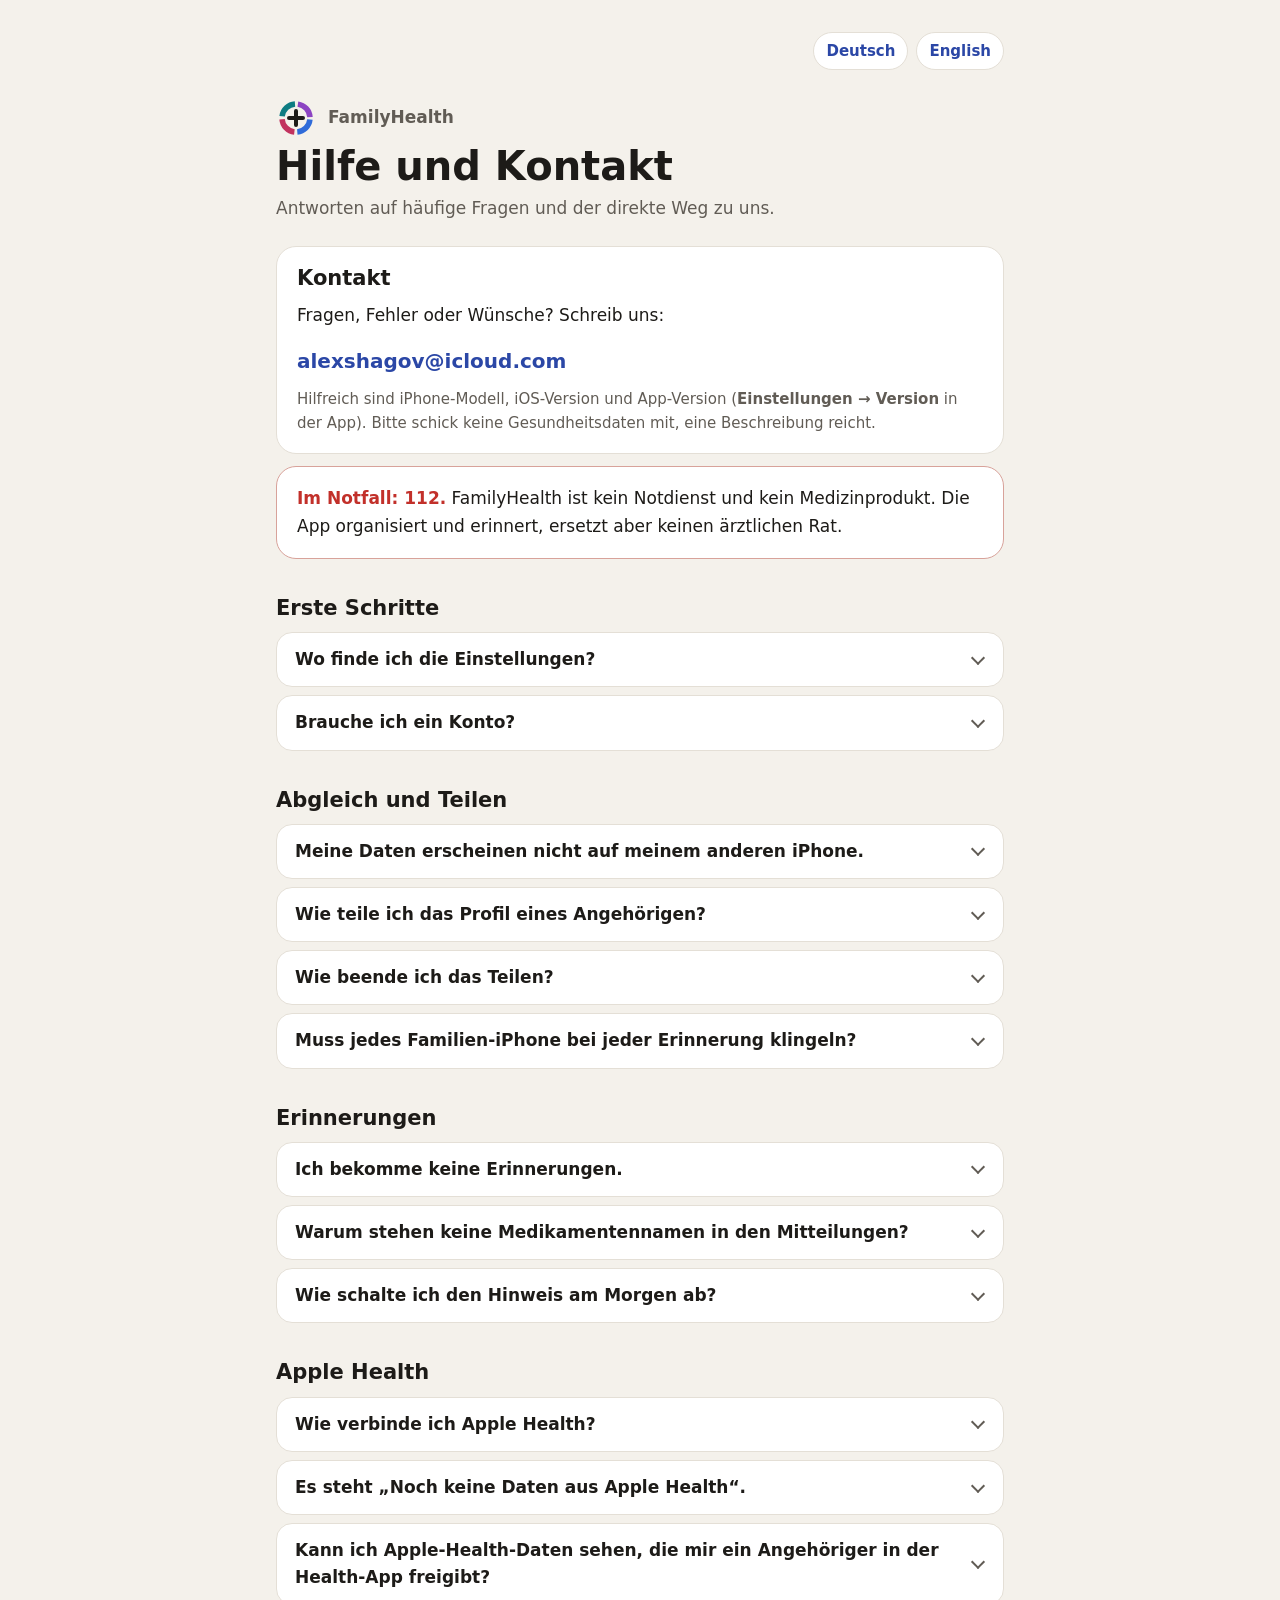
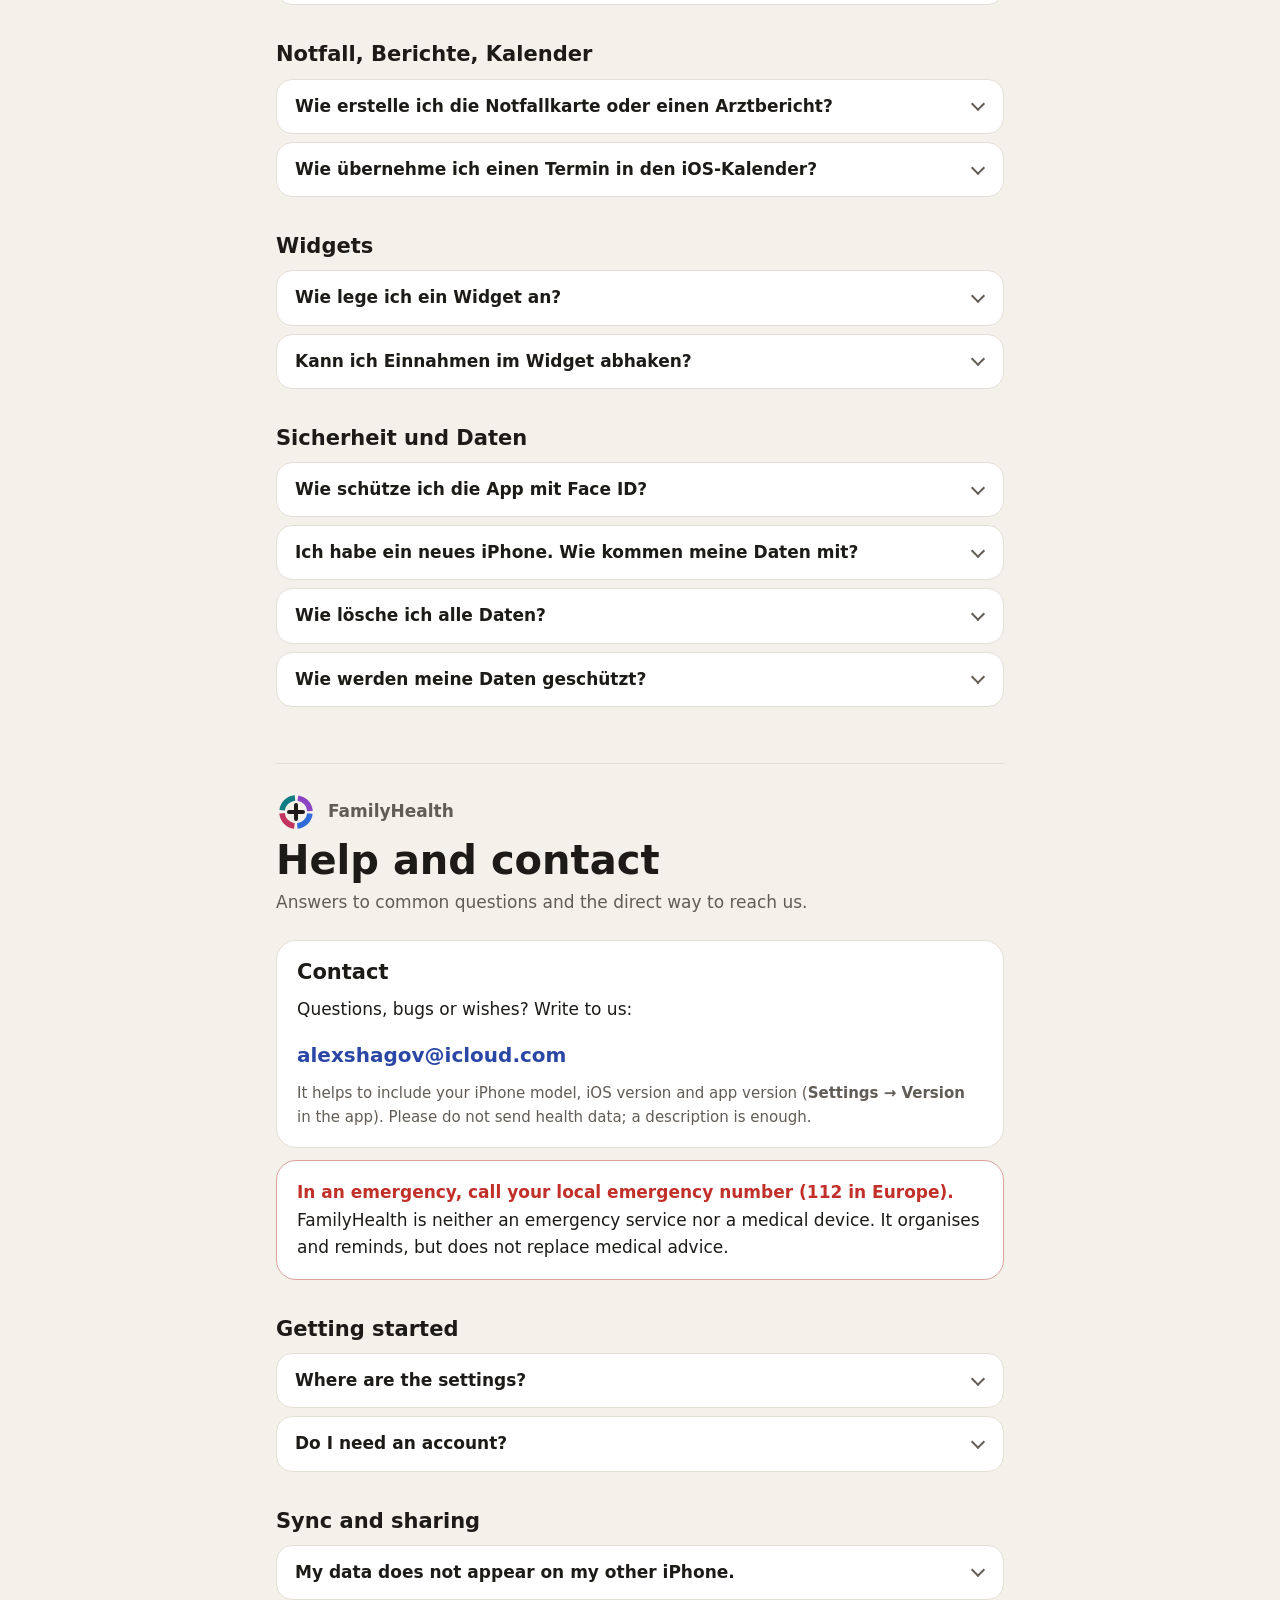
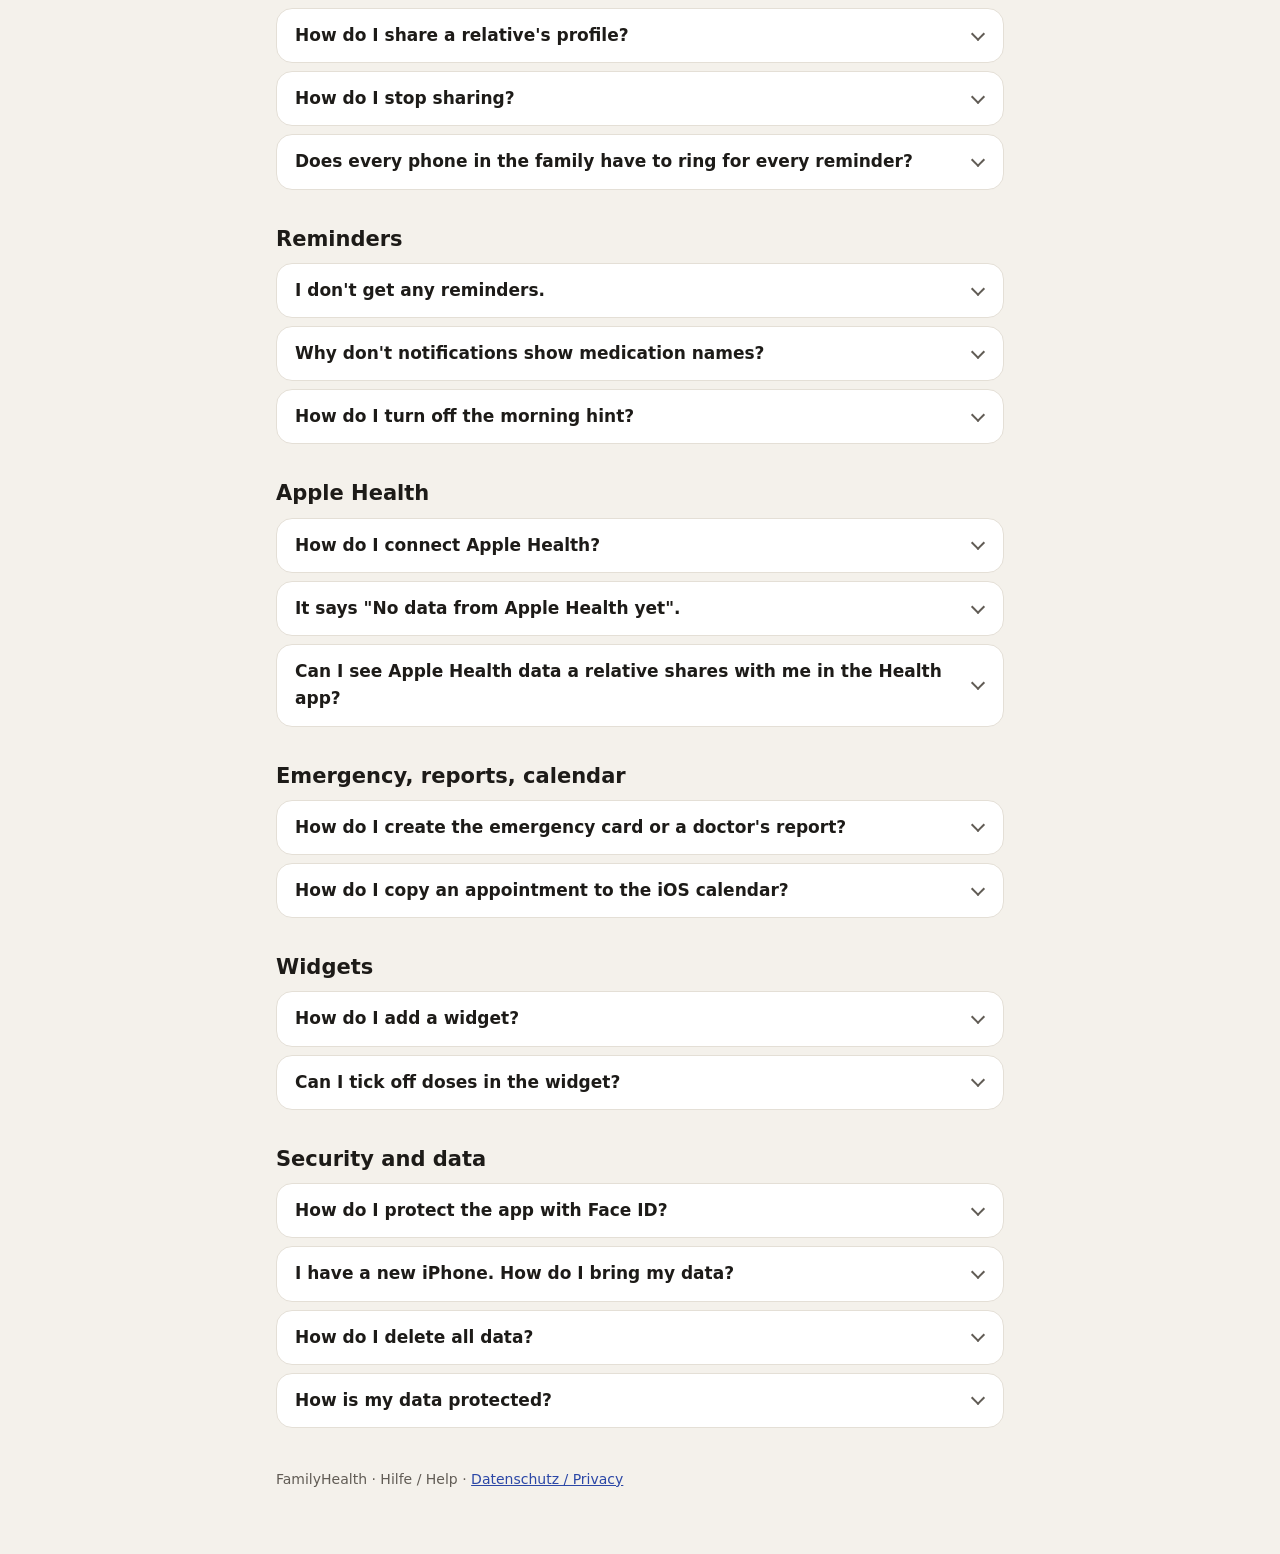
==== index.html @ c0ff1f4d "Add privacy policy and support pages for FamilyHealth German and English on one page each, no cookie" ====
<!DOCTYPE html>
<html lang="de">
<head>
<meta charset="utf-8">
<meta name="viewport" content="width=device-width, initial-scale=1">
<title>FamilyHealth</title>
<meta http-equiv="refresh" content="0; url=support.html">
<link rel="canonical" href="support.html">
<style>
body { margin: 0; background: #F4F1EB; color: #1D1B18; font: 17px/1.6 -apple-system, BlinkMacSystemFont, system-ui, sans-serif; }
main { max-width: 760px; margin: 0 auto; padding: 48px 16px; }
a { color: #2B47A6; }
@media (prefers-color-scheme: dark) { body { background: #12110F; color: #F1EEE8; } a { color: #8FA3F5; } }
</style>
</head>
<body>
<main>
  <p><strong>FamilyHealth</strong></p>
  <p><a href="support.html">Hilfe und Kontakt / Help</a> · <a href="datenschutz.html">Datenschutz / Privacy</a></p>
</main>
</body>
</html>
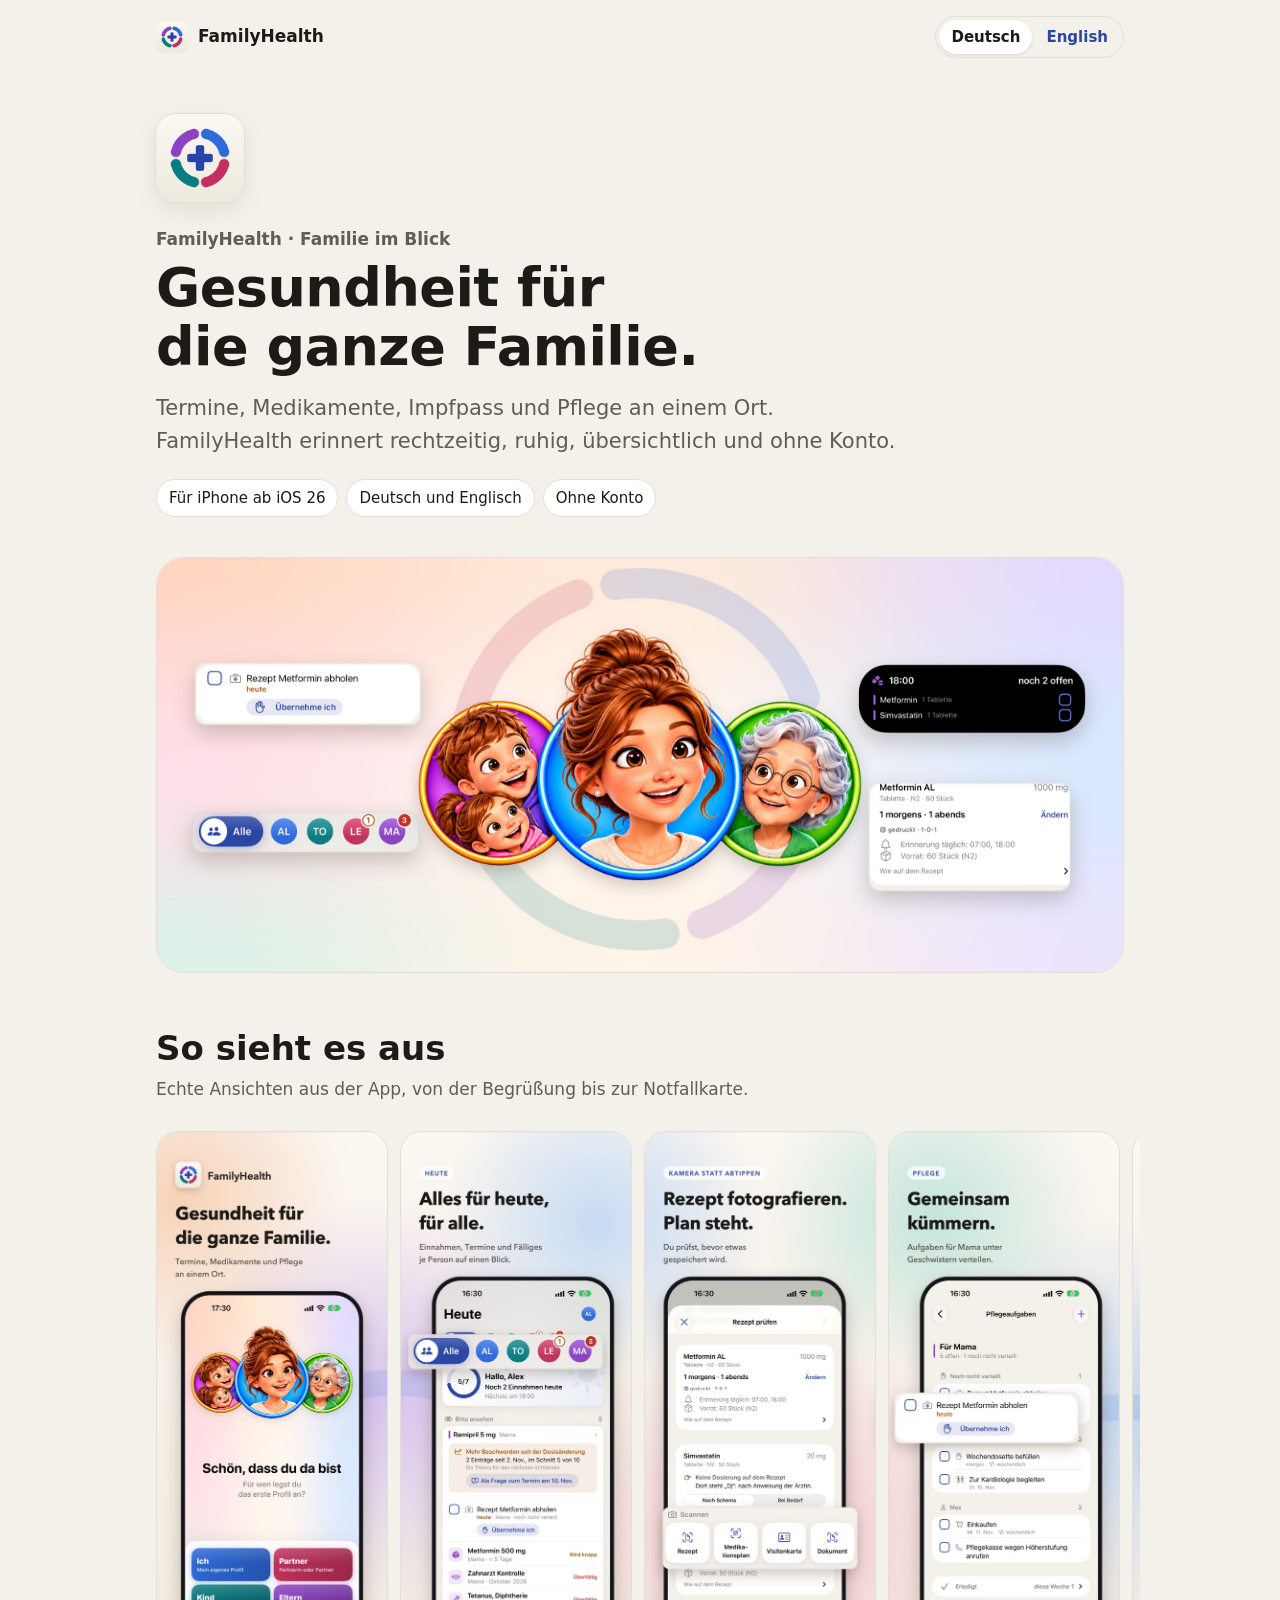
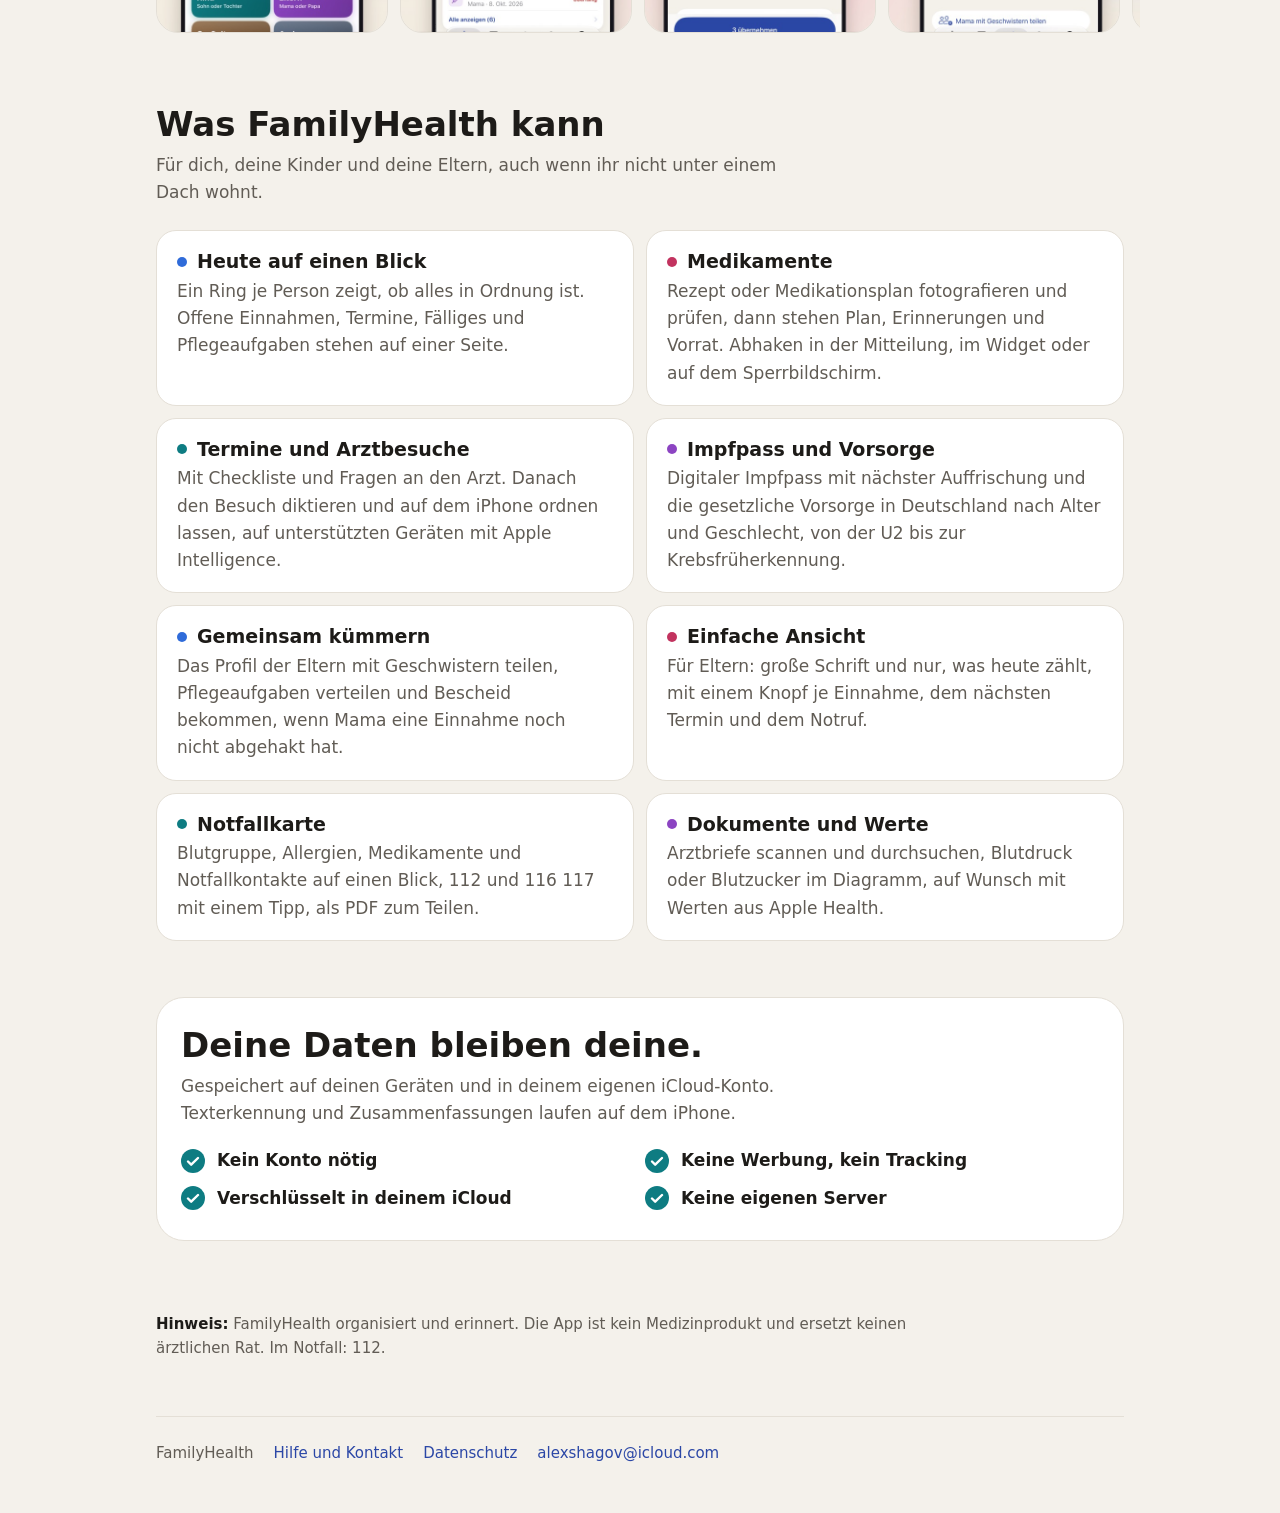
==== commit 538f9dca: "Add start page in German and English as marketing URL Start page with app icon, header motif, the Ge" ====
--- a/index.html
+++ b/index.html
@@ -3,20 +3,116 @@
 <head>
 <meta charset="utf-8">
 <meta name="viewport" content="width=device-width, initial-scale=1">
-<title>FamilyHealth</title>
-<meta http-equiv="refresh" content="0; url=support.html">
-<link rel="canonical" href="support.html">
-<style>
-body { margin: 0; background: #F4F1EB; color: #1D1B18; font: 17px/1.6 -apple-system, BlinkMacSystemFont, system-ui, sans-serif; }
-main { max-width: 760px; margin: 0 auto; padding: 48px 16px; }
-a { color: #2B47A6; }
-@media (prefers-color-scheme: dark) { body { background: #12110F; color: #F1EEE8; } a { color: #8FA3F5; } }
-</style>
+<title>FamilyHealth: Familie im Blick</title>
+<meta name="description" content="FamilyHealth für iPhone: Termine, Medikamente, Impfpass und Pflege der ganzen Familie an einem Ort. Ruhig, übersichtlich und ohne Konto.">
+<meta name="robots" content="index, follow">
+<!--
+  Marketing-URL für App Store Connect (Deutsch). Englische Fassung: en.html.
+  Keine externen Schriften, Skripte oder Cookies; Bilder liegen in img/.
+-->
+<link rel="canonical" href="https://alex-shaggy.github.io/familyhealth/">
+<link rel="alternate" hreflang="de" href="https://alex-shaggy.github.io/familyhealth/">
+<link rel="alternate" hreflang="en" href="https://alex-shaggy.github.io/familyhealth/en.html">
+<link rel="alternate" hreflang="x-default" href="https://alex-shaggy.github.io/familyhealth/en.html">
+<link rel="icon" type="image/png" href="img/favicon.png">
+<link rel="apple-touch-icon" href="img/apple-touch-icon.png">
+<meta property="og:type" content="website">
+<meta property="og:title" content="FamilyHealth: Familie im Blick">
+<meta property="og:description" content="Termine, Medikamente, Impfpass und Pflege der ganzen Familie an einem Ort.">
+<meta property="og:image" content="https://alex-shaggy.github.io/familyhealth/img/familie.jpg">
+<meta property="og:locale" content="de_DE">
+<link rel="stylesheet" href="start.css">
 </head>
 <body>
+<div class="wrap">
+<header class="top">
+  <a class="brand" href="./"><img src="img/favicon.png" alt="" width="32" height="32">FamilyHealth</a>
+  <nav class="lang" aria-label="Sprache / Language">
+    <a href="./" hreflang="de" aria-current="page">Deutsch</a>
+    <a href="en.html" hreflang="en" lang="en">English</a>
+  </nav>
+</header>
+
 <main>
-  <p><strong>FamilyHealth</strong></p>
-  <p><a href="support.html">Hilfe und Kontakt / Help</a> · <a href="datenschutz.html">Datenschutz / Privacy</a></p>
+  <div class="hero">
+    <picture>
+      <source media="(prefers-color-scheme: dark)" srcset="img/app-symbol-dunkel.png">
+      <img class="symbol" src="img/app-symbol.png" alt="App-Symbol von FamilyHealth" width="88" height="88">
+    </picture>
+    <p class="eyebrow">FamilyHealth · Familie im Blick</p>
+    <h1>Gesundheit für die ganze Familie.</h1>
+    <p class="lead">Termine, Medikamente, Impfpass und Pflege an einem Ort. FamilyHealth erinnert rechtzeitig, ruhig, übersichtlich und ohne Konto.</p>
+    <ul class="facts">
+      <li>Für iPhone ab iOS 26</li>
+      <li>Deutsch und Englisch</li>
+      <li>Ohne Konto</li>
+    </ul>
+    <!-- Nach der Freigabe hier den Link zum App Store ergänzen (https://apps.apple.com/de/app/id…). -->
+  </div>
+
+  <figure class="banner">
+    <picture>
+      <source media="(max-width: 700px)" srcset="img/familie-mitte.jpg">
+      <img src="img/familie.jpg" width="2400" height="1028" alt="Porträts einer Familie im Kreis, daneben Karten aus der App: eine Pflegeaufgabe, die Familienleiste, offene Einnahmen und ein geprüftes Rezept.">
+    </picture>
+  </figure>
+
+  <section aria-labelledby="bilder">
+    <h2 id="bilder">So sieht es aus</h2>
+    <p class="sub">Echte Ansichten aus der App, von der Begrüßung bis zur Notfallkarte.</p>
+    <ul class="shots" tabindex="0" aria-label="Bilder aus der App, seitlich wischen">
+      <li><img src="img/de-01-start.jpg" width="480" height="1043" loading="lazy" alt="Gesundheit für die ganze Familie: Begrüßung mit der Frage, für wen das erste Profil ist."></li>
+      <li><img src="img/de-02-heute.jpg" width="480" height="1043" loading="lazy" alt="Alles für heute, für alle: die Seite Heute mit der Familienleiste."></li>
+      <li><img src="img/de-03-rezept.jpg" width="480" height="1043" loading="lazy" alt="Rezept fotografieren, Plan steht: ein erkanntes Rezept zum Prüfen."></li>
+      <li><img src="img/de-04-pflege.jpg" width="480" height="1043" loading="lazy" alt="Gemeinsam kümmern: Pflegeaufgaben für Mama mit „Übernehme ich“."></li>
+      <li><img src="img/de-05-sperrbildschirm.jpg" width="480" height="1043" loading="lazy" alt="Abhaken, ohne die App: Widget und Dynamic Island auf dem Sperrbildschirm."></li>
+      <li><img src="img/de-06-angehoerige.jpg" width="480" height="1043" loading="lazy" alt="Bescheid, wenn Mama etwas vergisst: Mitteilung mit „Mama anrufen“."></li>
+      <li><img src="img/de-07-einfach.jpg" width="480" height="1043" loading="lazy" alt="Groß und einfach: die einfache Ansicht für Eltern."></li>
+      <li><img src="img/de-08-arztbesuch.jpg" width="480" height="1043" loading="lazy" alt="Nach dem Arzt kurz diktiert: das geordnete Ergebnis eines Besuchs."></li>
+      <li><img src="img/de-09-notfall.jpg" width="480" height="1043" loading="lazy" alt="Notfallinfos in Sekunden: Notfallkarte mit 112 und 116 117."></li>
+      <li><img src="img/de-10-datenschutz.jpg" width="480" height="1043" loading="lazy" alt="Deine Daten bleiben deine: kein Konto, keine Werbung, verschlüsselt, keine eigenen Server."></li>
+    </ul>
+  </section>
+
+  <section aria-labelledby="funktionen">
+    <h2 id="funktionen">Was FamilyHealth kann</h2>
+    <p class="sub">Für dich, deine Kinder und deine Eltern, auch wenn ihr nicht unter einem Dach wohnt.</p>
+    <ul class="features">
+      <li><h3>Heute auf einen Blick</h3><p>Ein Ring je Person zeigt, ob alles in Ordnung ist. Offene Einnahmen, Termine, Fälliges und Pflegeaufgaben stehen auf einer Seite.</p></li>
+      <li><h3>Medikamente</h3><p>Rezept oder Medikationsplan fotografieren und prüfen, dann stehen Plan, Erinnerungen und Vorrat. Abhaken in der Mitteilung, im Widget oder auf dem Sperrbildschirm.</p></li>
+      <li><h3>Termine und Arztbesuche</h3><p>Mit Checkliste und Fragen an den Arzt. Danach den Besuch diktieren und auf dem iPhone ordnen lassen, auf unterstützten Geräten mit Apple Intelligence.</p></li>
+      <li><h3>Impfpass und Vorsorge</h3><p>Digitaler Impfpass mit nächster Auffrischung und die gesetzliche Vorsorge in Deutschland nach Alter und Geschlecht, von der U2 bis zur Krebsfrüherkennung.</p></li>
+      <li><h3>Gemeinsam kümmern</h3><p>Das Profil der Eltern mit Geschwistern teilen, Pflegeaufgaben verteilen und Bescheid bekommen, wenn Mama eine Einnahme noch nicht abgehakt hat.</p></li>
+      <li><h3>Einfache Ansicht</h3><p>Für Eltern: große Schrift und nur, was heute zählt, mit einem Knopf je Einnahme, dem nächsten Termin und dem Notruf.</p></li>
+      <li><h3>Notfallkarte</h3><p>Blutgruppe, Allergien, Medikamente und Notfallkontakte auf einen Blick, 112 und 116 117 mit einem Tipp, als PDF zum Teilen.</p></li>
+      <li><h3>Dokumente und Werte</h3><p>Arztbriefe scannen und durchsuchen, Blutdruck oder Blutzucker im Diagramm, auf Wunsch mit Werten aus Apple Health.</p></li>
+    </ul>
+  </section>
+
+  <section aria-labelledby="daten">
+    <div class="privacy">
+      <h2 id="daten">Deine Daten bleiben deine.</h2>
+      <p class="sub" style="margin-bottom:0">Gespeichert auf deinen Geräten und in deinem eigenen iCloud-Konto. Texterkennung und Zusammenfassungen laufen auf dem iPhone.</p>
+      <ul class="checks">
+        <li>Kein Konto nötig</li>
+        <li>Keine Werbung, kein Tracking</li>
+        <li>Verschlüsselt in deinem iCloud</li>
+        <li>Keine eigenen Server</li>
+      </ul>
+    </div>
+  </section>
+
+  <section>
+    <p class="note"><strong>Hinweis:</strong> FamilyHealth organisiert und erinnert. Die App ist kein Medizinprodukt und ersetzt keinen ärztlichen Rat. Im Notfall: 112.</p>
+  </section>
 </main>
+
+<footer>
+  <span>FamilyHealth</span>
+  <a href="support.html">Hilfe und Kontakt</a>
+  <a href="datenschutz.html">Datenschutz</a>
+  <a href="mailto:alexshagov@icloud.com?subject=FamilyHealth">alexshagov@icloud.com</a>
+</footer>
+</div>
 </body>
 </html>
--- a/start.css
+++ b/start.css
@@ -0,0 +1,96 @@
+/* Start page (index.html, en.html). Same tokens as support.html and datenschutz.html. No external fonts, scripts or images. */
+:root {
+  --bg: #F4F1EB;
+  --paper: #FFFFFF;
+  --ink: #1D1B18;
+  --muted: #615C55;
+  --accent: #2B47A6;
+  --line: #E4DFD6;
+  --blue: #2F6BD9;
+  --rose: #C2335F;
+  --teal: #0E7C82;
+  --purple: #8C44C2;
+  --rounded: ui-rounded, "SF Pro Rounded", system-ui, sans-serif;
+  --body: -apple-system, BlinkMacSystemFont, "SF Pro Text", "Segoe UI", Roboto, system-ui, sans-serif;
+  color-scheme: light;
+}
+@media (prefers-color-scheme: dark) {
+  :root:not([data-theme="light"]) {
+    --bg: #12110F; --paper: #1D1C1A; --ink: #F1EEE8; --muted: #A9A398; --accent: #8FA3F5;
+    --line: #34312C; --blue: #6F9CF0; --rose: #EF6F93; --teal: #3FB8BE; --purple: #B884E6; color-scheme: dark;
+  }
+}
+:root[data-theme="dark"] {
+  --bg: #12110F; --paper: #1D1C1A; --ink: #F1EEE8; --muted: #A9A398; --accent: #8FA3F5;
+  --line: #34312C; --blue: #6F9CF0; --rose: #EF6F93; --teal: #3FB8BE; --purple: #B884E6; color-scheme: dark;
+}
+* { box-sizing: border-box; }
+html { -webkit-text-size-adjust: 100%; }
+body { margin: 0; background: var(--bg); color: var(--ink); font-family: var(--body); font-size: 17px; line-height: 1.6; }
+a { color: var(--accent); }
+img { display: block; max-width: 100%; height: auto; }
+.wrap { max-width: 1000px; margin: 0 auto; padding: 0 16px; }
+
+/* Top bar */
+.top { display: flex; align-items: center; justify-content: space-between; gap: 12px; padding: 16px 0; }
+.brand { display: flex; align-items: center; gap: 10px; color: var(--ink); text-decoration: none; font-family: var(--rounded); font-weight: 700; }
+.brand img { width: 32px; height: 32px; border-radius: 8px; }
+.lang { display: flex; gap: 2px; padding: 3px; font-size: 15px; border: 1px solid var(--line); border-radius: 99px; }
+.lang a { color: var(--accent); text-decoration: none; font-weight: 600; padding: 5px 12px; border-radius: 99px; }
+.lang a:hover { text-decoration: underline; }
+.lang a[aria-current="page"] { color: var(--ink); background: var(--paper); box-shadow: 0 1px 3px rgb(0 0 0 / .12); }
+.lang a[aria-current="page"]:hover { text-decoration: none; }
+
+/* Hero */
+.hero { padding: 40px 0 32px; max-width: 760px; }
+.hero .symbol { width: 88px; height: 88px; border-radius: 20px; box-shadow: 0 0 0 1px var(--line), 0 8px 24px rgb(0 0 0 / .08); margin-bottom: 24px; }
+.eyebrow { font-family: var(--rounded); font-weight: 700; color: var(--muted); margin: 0 0 6px; }
+h1 { font-family: var(--rounded); font-weight: 800; font-size: clamp(34px, 7vw, 54px); line-height: 1.08; letter-spacing: -0.01em; margin: 0 0 16px; text-wrap: balance; }
+.lead { font-size: clamp(18px, 2.4vw, 21px); color: var(--muted); margin: 0 0 20px; text-wrap: pretty; }
+.facts { display: flex; flex-wrap: wrap; gap: 8px; margin: 0; padding: 0; list-style: none; font-size: 15px; }
+.facts li { padding: 6px 12px; border-radius: 99px; background: var(--paper); border: 1px solid var(--line); }
+
+/* Banner */
+.banner { margin: 8px 0 0; border-radius: 28px; overflow: hidden; border: 1px solid var(--line); background: #F6EEE6; }
+.banner img { width: 100%; aspect-ratio: 2400 / 1028; object-fit: cover; }
+.banner.centre img { aspect-ratio: 16 / 10; object-position: 50% 47%; }
+@media (max-width: 700px) { .banner img, .banner.centre img { aspect-ratio: 1200 / 1148; } }
+
+/* Sections */
+section { padding: 56px 0 0; }
+h2 { font-family: var(--rounded); font-weight: 800; font-size: clamp(26px, 4.4vw, 34px); line-height: 1.15; margin: 0 0 8px; text-wrap: balance; }
+.sub { color: var(--muted); margin: 0 0 24px; max-width: 640px; }
+
+/* Screenshot strip: scrolls inside itself, never the page */
+.shots { display: flex; gap: 12px; overflow-x: auto; scroll-snap-type: x mandatory; scroll-padding: 0 16px; padding: 4px 16px 16px; margin: 0 -16px; list-style: none; overscroll-behavior-x: contain; }
+.shots li { flex: none; width: clamp(200px, 44vw, 232px); scroll-snap-align: start; }
+.shots img { width: 100%; border-radius: 22px; border: 1px solid var(--line); }
+.shots:focus-visible { outline: 2px solid var(--accent); outline-offset: 2px; border-radius: 12px; }
+.hint { color: var(--muted); font-size: 14px; margin: 0; }
+
+/* Features */
+.features { display: grid; gap: 12px; grid-template-columns: 1fr; margin: 0; padding: 0; list-style: none; }
+@media (min-width: 700px) { .features { grid-template-columns: 1fr 1fr; } }
+.features li { background: var(--paper); border: 1px solid var(--line); border-radius: 20px; padding: 18px 20px; }
+.features h3 { font-family: var(--rounded); font-weight: 700; font-size: 19px; line-height: 1.3; margin: 0 0 4px; display: flex; align-items: center; gap: 10px; }
+.features h3::before { content: ""; flex: none; width: 10px; height: 10px; border-radius: 50%; background: var(--c, var(--blue)); }
+.features p { margin: 0; color: var(--muted); }
+.features li:nth-child(4n+1) { --c: var(--blue); }
+.features li:nth-child(4n+2) { --c: var(--rose); }
+.features li:nth-child(4n+3) { --c: var(--teal); }
+.features li:nth-child(4n+4) { --c: var(--purple); }
+
+/* Privacy */
+.privacy { background: var(--paper); border: 1px solid var(--line); border-radius: 28px; padding: 28px 24px; }
+.privacy h2 { margin-bottom: 8px; }
+.checks { display: grid; gap: 10px; grid-template-columns: 1fr; margin: 20px 0 0; padding: 0; list-style: none; }
+@media (min-width: 700px) { .checks { grid-template-columns: 1fr 1fr; } }
+.checks li { display: flex; align-items: center; gap: 12px; font-weight: 600; }
+.checks li::before { content: ""; flex: none; width: 24px; height: 24px; border-radius: 50%; background: var(--teal) url("data:image/svg+xml,%3Csvg xmlns='http://www.w3.org/2000/svg' viewBox='0 0 24 24'%3E%3Cpath d='M7 12.5l3.2 3.2L17 9' fill='none' stroke='white' stroke-width='2.4' stroke-linecap='round' stroke-linejoin='round'/%3E%3C/svg%3E") center / 24px no-repeat; }
+
+/* Note and footer */
+.note { color: var(--muted); font-size: 15px; max-width: 760px; }
+.note strong { color: var(--ink); }
+footer { border-top: 1px solid var(--line); margin-top: 56px; padding: 24px 0 48px; color: var(--muted); font-size: 15px; display: flex; flex-wrap: wrap; gap: 8px 20px; }
+footer a { color: var(--accent); text-decoration: none; }
+footer a:hover { text-decoration: underline; }
